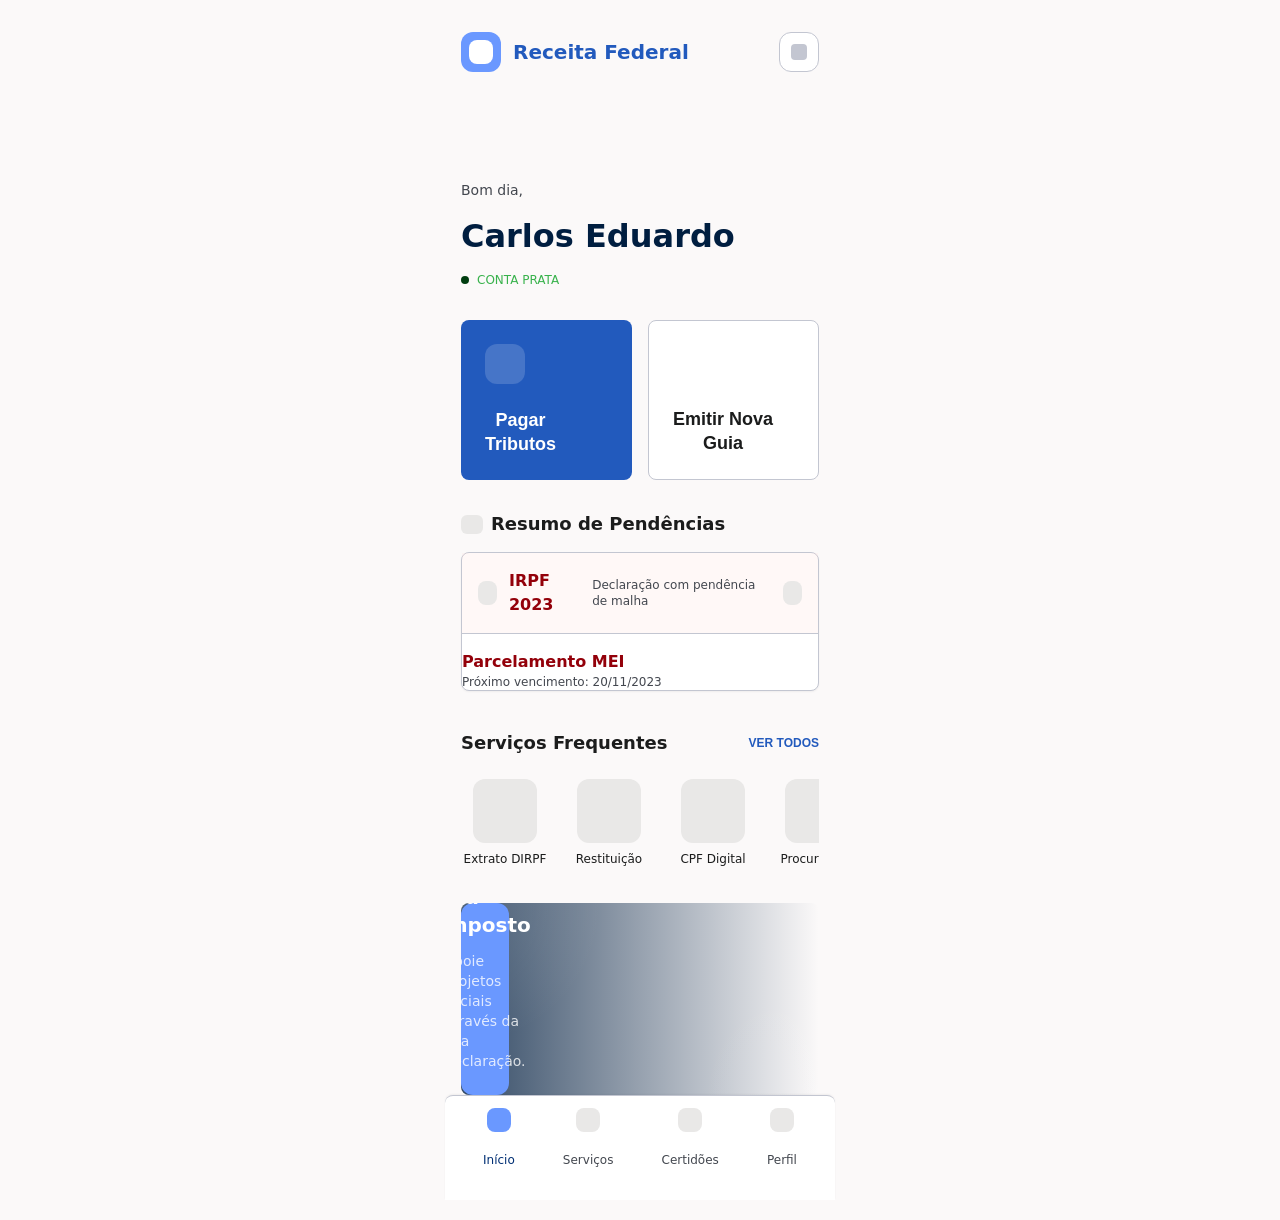
==== IHC/index.html @ 6d4f4537 "Add IHC mobile UI prototype (HTML/CSS) Add initial IHC UI prototype for a Receita Federal mobile lay" ====
<!DOCTYPE html>
<html lang="pt-BR">
  <head>
    <meta charset="UTF-8" />
    <meta name="viewport" content="width=device-width, initial-scale=1.0" />
    <title>Receita Federal</title>
    <link rel="stylesheet" href="style.css" />
  </head>
  <body>
    <div class="app-shell">
      <div class="frame root" data-name="Início - Receita Federal - iPhone 16 & 17 Pro Max - iPhone 16 & 17 Pro Max - iPhone 16 & 17 Pro Max - iPhone 17">
        <div class="group group-27" data-name="Group 27">
          <div class="group group-26" data-name="Group 26">
            <div class="group group-25" data-name="Group 25">
              <div class="group group-23" data-name="Group 23">
                <header class="frame header-topappbar" data-name="Header - TopAppBar">
                  <div class="frame container" data-name="Container">
                    <div class="frame background" data-name="Background">
                      <div class="frame perfil" data-name="Perfil"></div>
                    </div>
                    <div class="frame heading-1" data-name="Heading 1">
                      <p class="text" data-name="Text">Receita Federal</p>
                    </div>
                  </div>
                  <button class="frame button icon-button" type="button" data-name="Button" aria-label="Ações">
                    <span class="icon" aria-hidden="true"></span>
                  </button>
                </header>
                <div class="group group-22" data-name="Group 22">
                  <main class="frame main" data-name="Main">
                    <section class="frame welcome-section" data-name="Welcome Section">
                      <div class="frame container" data-name="Container">
                        <p class="text greeting" data-name="Bom dia,">Bom dia,</p>
                      </div>
                      <div class="frame heading-2" data-name="Heading 2">
                        <p class="text name" data-name="Carlos Eduardo">Carlos Eduardo</p>
                      </div>
                      <div class="frame container account-pill-container" data-name="Container">
                        <div class="rectangle account-pill" data-name="Background"></div>
                        <div class="frame container" data-name="Container">
                          <p class="text account-label" data-name="Text">CONTA PRATA</p>
                        </div>
                      </div>
                    </section>
                    <section class="frame quick-actions" data-name="Section - Quick Actions Bento Grid">
                      <button class="frame button action-button primary" type="button" data-name="Button">
                        <span class="image-svg" data-name="Container"></span>
                        <div class="frame container" data-name="Container">
                          <p class="text" data-name="Text">Pagar<br />Tributos</p>
                        </div>
                      </button>
                      <button class="frame button action-button secondary" type="button" data-name="Button">
                        <span class="image-svg" data-name="Container"></span>
                        <div class="frame container" data-name="Container">
                          <p class="text" data-name="Text">Emitir Nova<br />Guia</p>
                        </div>
                      </button>
                    </section>
                    <section class="frame alert-card-section" data-name="Section - Pendências / Alert Card">
                      <div class="frame heading-3" data-name="Heading 3">
                        <span class="image-svg" data-name="Container"></span>
                        <p class="text section-title" data-name="Text">Resumo de Pendências</p>
                      </div>
                      <div class="frame card background-border-shadow" data-name="Background+Border+Shadow">
                        <div class="frame overlay-horizontal-border" data-name="Overlay+HorizontalBorder">
                          <div class="frame container" data-name="Container">
                            <span class="image-svg" data-name="Container"></span>
                            <div class="frame container" data-name="Container">
                              <div class="frame container" data-name="Container">
                                <p class="text card-title" data-name="Text">IRPF 2023</p>
                              </div>
                              <div class="frame container" data-name="Container">
                                <p class="text card-description" data-name="Text">Declaração com pendência de malha</p>
                              </div>
                            </div>
                          </div>
                          <span class="image-svg" data-name="Container"></span>
                        </div>
                        <div class="frame container" data-name="Container">
                          <div class="frame container" data-name="Container">
                            <span class="image-svg" data-name="Container"></span>
                            <div class="frame container" data-name="Container">
                              <div class="frame container" data-name="Container">
                                <p class="text card-title" data-name="Text">Parcelamento MEI</p>
                              </div>
                              <div class="frame container" data-name="Container">
                                <p class="text card-description" data-name="Text">Próximo vencimento: 20/11/2023</p>
                              </div>
                            </div>
                          </div>
                          <span class="image-svg" data-name="Container"></span>
                        </div>
                      </div>
                    </section>
                    <section class="frame recent-services" data-name="Section - Recent Services Horizontal Scroll">
                      <div class="frame container" data-name="Container">
                        <div class="frame heading-3" data-name="Heading 3">
                          <p class="text section-title" data-name="Text">Serviços Frequentes</p>
                        </div>
                        <button class="frame button view-all" type="button" data-name="Button">
                          <p class="text" data-name="Text">VER TODOS</p>
                        </button>
                      </div>
                      <div class="frame container scroll-row" data-name="Container">
                        <div class="frame service-card" data-name="Container">
                          <span class="image-svg background" data-name="Background"></span>
                          <p class="text service-text" data-name="Text">Extrato DIRPF</p>
                        </div>
                        <div class="frame service-card" data-name="Container">
                          <span class="image-svg background" data-name="Background"></span>
                          <p class="text service-text" data-name="Text">Restituição</p>
                        </div>
                        <div class="frame service-card" data-name="Container">
                          <span class="image-svg background" data-name="Background"></span>
                          <p class="text service-text" data-name="Text">CPF Digital</p>
                        </div>
                        <div class="frame service-card" data-name="Container">
                          <span class="image-svg background" data-name="Background"></span>
                          <p class="text service-text" data-name="Text">Procurações</p>
                        </div>
                      </div>
                    </section>
                    <section class="frame informative-banner" data-name="Section - Informative Banner">
                      <div class="frame image-overlay" data-name="[base64]"></div>
                      <div class="frame background banner-background" data-name="Background">
                        <div class="frame heading-4-margin" data-name="Heading 4:margin">
                          <div class="frame heading-4" data-name="Heading 4">
                            <p class="text banner-title" data-name="Destine seu Imposto">Destine seu Imposto</p>
                          </div>
                        </div>
                        <div class="frame container" data-name="Container">
                          <p class="text banner-copy" data-name="Text">Apoie projetos sociais através da sua declaração.</p>
                        </div>
                      </div>
                    </section>
                  </main>
                  <nav class="frame bottom-nav-bar" data-name="BottomNavBar">
                    <a class="frame link active" data-name="Link">
                      <span class="image-svg" data-name="Container"></span>
                      <p class="text" data-name="Text">Início</p>
                    </a>
                    <a class="frame link" data-name="Link">
                      <span class="image-svg" data-name="Container"></span>
                      <p class="text" data-name="Text">Serviços</p>
                    </a>
                    <a class="frame link" data-name="Link">
                      <span class="image-svg" data-name="Container"></span>
                      <p class="text" data-name="Text">Certidões</p>
                    </a>
                    <a class="frame link" data-name="Link">
                      <span class="image-svg" data-name="Container"></span>
                      <p class="text" data-name="Text">Perfil</p>
                    </a>
                  </nav>
                </div>
              </div>
            </div>
          </div>
        </div>
      </div>
    </div>
  </body>
</html>
---- IHC/style.css ----
* {
  box-sizing: border-box;
}

html,
body {
  margin: 0;
  min-height: 100%;
}

body {
  background: #FBF9F9;
  font-family: Inter, system-ui, -apple-system, BlinkMacSystemFont, "Segoe UI", sans-serif;
  color: #001E40;
  display: flex;
  justify-content: center;
  align-items: center;
  padding: 20px;
}

.app-shell {
  width: 390px;
}

.frame.root {
  width: 390px;
  background: #FBF9F9;
}

.header-topappbar {
  display: flex;
  justify-content: space-between;
  align-items: center;
  padding: 0 16px;
  height: 64px;
}

.header-topappbar .container {
  display: flex;
  align-items: center;
  gap: 12px;
}

.background {
  display: flex;
  align-items: center;
  justify-content: center;
  width: 40px;
  height: 40px;
  border-radius: 12px;
  background: #6A98FF;
}

.perfil {
  width: 24px;
  height: 24px;
  border-radius: 8px;
  background: #ffffff;
}

.heading-1 .text {
  margin: 0;
  font-weight: 700;
  font-size: 20px;
  line-height: 28px;
  color: #225ABD;
}

.icon-button {
  width: 40px;
  height: 40px;
  border: 1px solid #C3C6D1;
  border-radius: 12px;
  background: white;
  display: grid;
  place-items: center;
  padding: 0;
}

.icon {
  display: block;
  width: 16px;
  height: 16px;
  border-radius: 4px;
  background: #C3C6D1;
}

.main {
  display: flex;
  flex-direction: column;
  gap: 32px;
  padding: 96px 16px 0;
}

.welcome-section {
  display: flex;
  flex-direction: column;
  gap: 16px;
}

.greeting {
  margin: 0;
  font-weight: 400;
  font-size: 14px;
  line-height: 20px;
  color: #43474F;
}

.name {
  margin: 0;
  font-weight: 700;
  font-size: 32px;
  line-height: 40px;
  letter-spacing: -1.9999999552965164%;
  color: #001E40;
}

.account-pill-container {
  display: inline-flex;
  align-items: center;
  gap: 8px;
}

.account-pill {
  width: 8px;
  height: 8px;
  border-radius: 50%;
  background: #003D0F;
}

.account-label {
  margin: 0;
  font-weight: 500;
  font-size: 12px;
  line-height: 16px;
  letter-spacing: 5%;
  text-transform: uppercase;
  color: #38B24C;
}

.quick-actions {
  display: grid;
  grid-template-columns: repeat(2, 1fr);
  gap: 16px;
}

.action-button {
  display: flex;
  flex-direction: column;
  justify-content: space-between;
  align-items: flex-start;
  width: 100%;
  min-height: 160px;
  border-radius: 8px;
  padding: 24px;
  border: none;
  cursor: pointer;
}

.action-button.primary {
  background: #225ABD;
  color: white;
}

.action-button.secondary {
  background: white;
  color: #1B1C1C;
  border: 1px solid #C3C6D1;
}

.action-button .image-svg {
  width: 40px;
  height: 40px;
  border-radius: 12px;
  background: rgba(255, 255, 255, 0.16);
}

.action-button .text {
  margin: 0;
  font-weight: 600;
  font-size: 18px;
  line-height: 24px;
}

.alert-card-section {
  display: flex;
  flex-direction: column;
  gap: 16px;
}

.heading-3 {
  display: flex;
  align-items: center;
  gap: 8px;
}

.heading-3 .image-svg {
  width: 22px;
  height: 19px;
  background: #E9E8E7;
  border-radius: 6px;
}

.section-title {
  margin: 0;
  font-weight: 600;
  font-size: 18px;
  line-height: 24px;
  color: #1B1C1C;
}

.card {
  background: white;
  border: 1px solid #C3C6D1;
  border-radius: 8px;
  box-shadow: 0px 1px 2px rgba(0, 0, 0, 0.05);
  display: flex;
  flex-direction: column;
  gap: 16px;
}

.overlay-horizontal-border {
  display: flex;
  justify-content: space-between;
  align-items: center;
  padding: 16px;
  gap: 16px;
  background: rgba(255, 218, 214, 0.2);
  border-bottom: 1px solid #C3C6D1;
}

.overlay-horizontal-border .container {
  display: flex;
  align-items: center;
  gap: 12px;
}

.card-title {
  margin: 0;
  font-weight: 600;
  font-size: 16px;
  line-height: 24px;
  color: #93000A;
}

.card-description {
  margin: 0;
  font-weight: 500;
  font-size: 12px;
  line-height: 16px;
  letter-spacing: 5%;
  color: #43474F;
}

.card .image-svg {
  width: 24px;
  height: 24px;
  border-radius: 8px;
  background: #E9E8E7;
}

.recent-services {
  display: flex;
  flex-direction: column;
  gap: 16px;
}

.recent-services .container {
  display: flex;
  justify-content: space-between;
  align-items: center;
}

.view-all {
  background: transparent;
  border: none;
  padding: 0;
  color: #225ABD;
  font-weight: 700;
  font-size: 12px;
  line-height: 16px;
  letter-spacing: 5%;
  text-transform: uppercase;
  cursor: pointer;
}

.scroll-row {
  display: grid;
  grid-template-columns: repeat(4, minmax(0, 88px));
  gap: 16px;
  overflow-x: auto;
  padding-bottom: 4px;
}

.service-card {
  min-width: 88px;
  display: flex;
  flex-direction: column;
  align-items: center;
  gap: 8px;
}

.service-card .background {
  width: 64px;
  height: 64px;
  border-radius: 12px;
  background: #E9E8E7;
}

.service-text {
  margin: 0;
  font-weight: 500;
  font-size: 12px;
  line-height: 16px;
  letter-spacing: 5%;
  text-align: center;
  color: #1B1C1C;
}

.informative-banner {
  position: relative;
  overflow: hidden;
  border-radius: 8px;
  height: 192px;
  background: linear-gradient(90deg, rgba(0, 30, 64, 0.8) 0%, rgba(0, 30, 64, 0) 100%);
}

.informative-banner .image-overlay {
  position: absolute;
  inset: 0;
  background: radial-gradient(circle at top left, rgba(255, 255, 255, 0.12), transparent 35%),
    radial-gradient(circle at bottom right, rgba(255, 255, 255, 0.08), transparent 30%);
}

.banner-background {
  position: relative;
  z-index: 1;
  display: flex;
  flex-direction: column;
  justify-content: flex-end;
  gap: 12px;
  padding: 24px;
  height: 100%;
}

.banner-title {
  margin: 0;
  font-weight: 600;
  font-size: 20px;
  line-height: 28px;
  color: #FFFFFF;
}

.banner-copy {
  margin: 0;
  font-weight: 400;
  font-size: 14px;
  line-height: 20px;
  color: rgba(255, 255, 255, 0.8);
}

.bottom-nav-bar {
  display: flex;
  justify-content: space-between;
  align-items: center;
  gap: 11.4px;
  padding: 8px 22px 16px;
  background: #FFFFFF;
  border-top: 1px solid #C3C6D1;
  box-shadow: 0px -1px 2px rgba(0, 0, 0, 0.05);
  border-radius: 8px 8px 0 0;
}

.link {
  display: flex;
  flex-direction: column;
  align-items: center;
  gap: 8px;
  padding: 4px 16px;
  text-decoration: none;
  color: #43474F;
  font-weight: 500;
  font-size: 12px;
  line-height: 16px;
}

.link.active {
  color: #002F74;
}

.link .image-svg {
  width: 24px;
  height: 24px;
  border-radius: 8px;
  background: #E9E8E7;
}

.link.active .image-svg {
  background: #6A98FF;
}
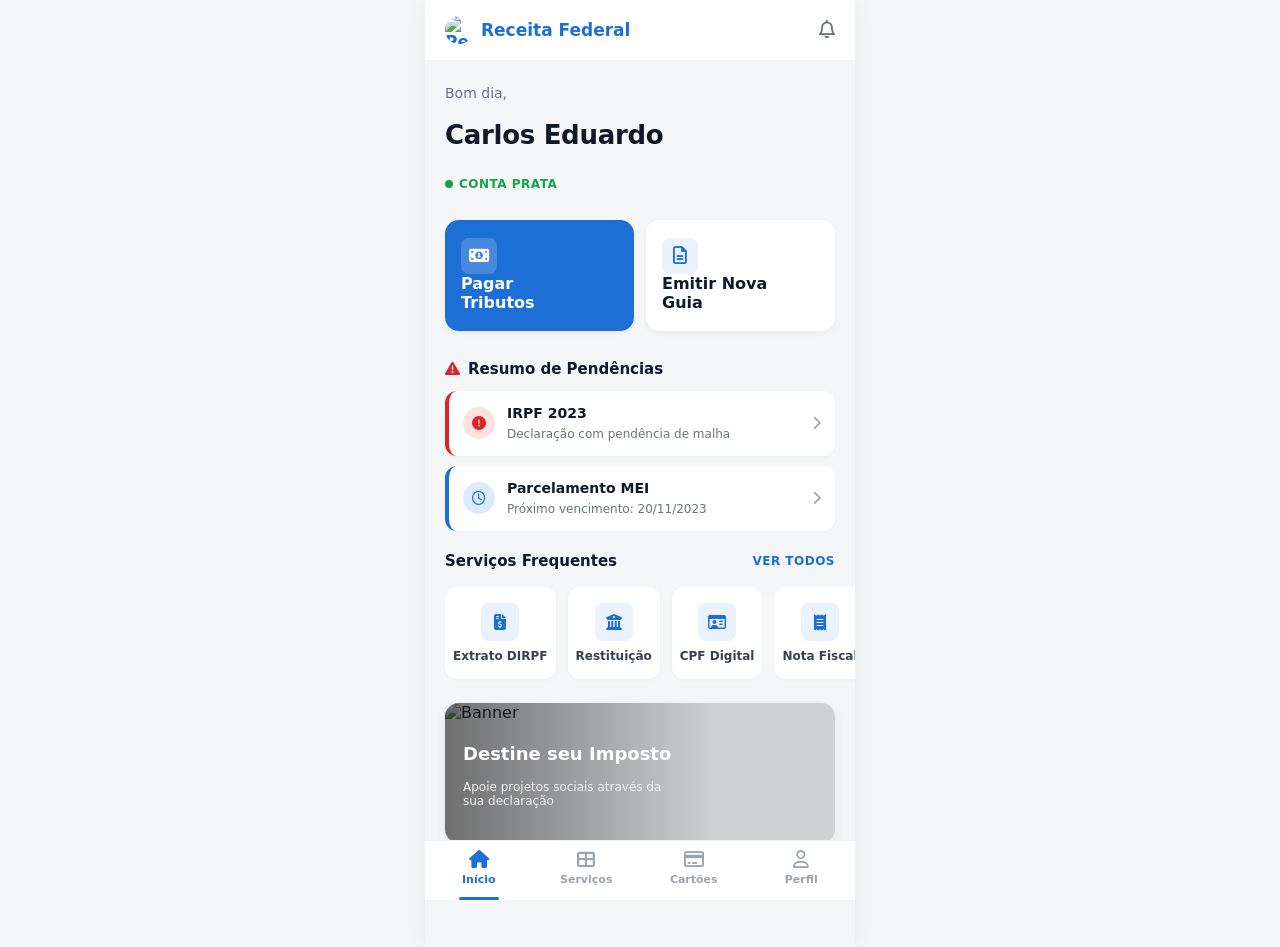
==== commit d82b20c2: "Add emission/payment pages, JS & styles Add new IHC pages and UI behavior for the emission/payment f" ====
--- a/IHC/index.html
+++ b/IHC/index.html
@@ -1,163 +1,107 @@
 <!DOCTYPE html>
 <html lang="pt-BR">
-  <head>
-    <meta charset="UTF-8" />
-    <meta name="viewport" content="width=device-width, initial-scale=1.0" />
-    <title>Receita Federal</title>
-    <link rel="stylesheet" href="style.css" />
-  </head>
-  <body>
-    <div class="app-shell">
-      <div class="frame root" data-name="Início - Receita Federal - iPhone 16 & 17 Pro Max - iPhone 16 & 17 Pro Max - iPhone 16 & 17 Pro Max - iPhone 17">
-        <div class="group group-27" data-name="Group 27">
-          <div class="group group-26" data-name="Group 26">
-            <div class="group group-25" data-name="Group 25">
-              <div class="group group-23" data-name="Group 23">
-                <header class="frame header-topappbar" data-name="Header - TopAppBar">
-                  <div class="frame container" data-name="Container">
-                    <div class="frame background" data-name="Background">
-                      <div class="frame perfil" data-name="Perfil"></div>
-                    </div>
-                    <div class="frame heading-1" data-name="Heading 1">
-                      <p class="text" data-name="Text">Receita Federal</p>
-                    </div>
-                  </div>
-                  <button class="frame button icon-button" type="button" data-name="Button" aria-label="Ações">
-                    <span class="icon" aria-hidden="true"></span>
-                  </button>
-                </header>
-                <div class="group group-22" data-name="Group 22">
-                  <main class="frame main" data-name="Main">
-                    <section class="frame welcome-section" data-name="Welcome Section">
-                      <div class="frame container" data-name="Container">
-                        <p class="text greeting" data-name="Bom dia,">Bom dia,</p>
-                      </div>
-                      <div class="frame heading-2" data-name="Heading 2">
-                        <p class="text name" data-name="Carlos Eduardo">Carlos Eduardo</p>
-                      </div>
-                      <div class="frame container account-pill-container" data-name="Container">
-                        <div class="rectangle account-pill" data-name="Background"></div>
-                        <div class="frame container" data-name="Container">
-                          <p class="text account-label" data-name="Text">CONTA PRATA</p>
-                        </div>
-                      </div>
-                    </section>
-                    <section class="frame quick-actions" data-name="Section - Quick Actions Bento Grid">
-                      <button class="frame button action-button primary" type="button" data-name="Button">
-                        <span class="image-svg" data-name="Container"></span>
-                        <div class="frame container" data-name="Container">
-                          <p class="text" data-name="Text">Pagar<br />Tributos</p>
-                        </div>
-                      </button>
-                      <button class="frame button action-button secondary" type="button" data-name="Button">
-                        <span class="image-svg" data-name="Container"></span>
-                        <div class="frame container" data-name="Container">
-                          <p class="text" data-name="Text">Emitir Nova<br />Guia</p>
-                        </div>
-                      </button>
-                    </section>
-                    <section class="frame alert-card-section" data-name="Section - Pendências / Alert Card">
-                      <div class="frame heading-3" data-name="Heading 3">
-                        <span class="image-svg" data-name="Container"></span>
-                        <p class="text section-title" data-name="Text">Resumo de Pendências</p>
-                      </div>
-                      <div class="frame card background-border-shadow" data-name="Background+Border+Shadow">
-                        <div class="frame overlay-horizontal-border" data-name="Overlay+HorizontalBorder">
-                          <div class="frame container" data-name="Container">
-                            <span class="image-svg" data-name="Container"></span>
-                            <div class="frame container" data-name="Container">
-                              <div class="frame container" data-name="Container">
-                                <p class="text card-title" data-name="Text">IRPF 2023</p>
-                              </div>
-                              <div class="frame container" data-name="Container">
-                                <p class="text card-description" data-name="Text">Declaração com pendência de malha</p>
-                              </div>
-                            </div>
-                          </div>
-                          <span class="image-svg" data-name="Container"></span>
-                        </div>
-                        <div class="frame container" data-name="Container">
-                          <div class="frame container" data-name="Container">
-                            <span class="image-svg" data-name="Container"></span>
-                            <div class="frame container" data-name="Container">
-                              <div class="frame container" data-name="Container">
-                                <p class="text card-title" data-name="Text">Parcelamento MEI</p>
-                              </div>
-                              <div class="frame container" data-name="Container">
-                                <p class="text card-description" data-name="Text">Próximo vencimento: 20/11/2023</p>
-                              </div>
-                            </div>
-                          </div>
-                          <span class="image-svg" data-name="Container"></span>
-                        </div>
-                      </div>
-                    </section>
-                    <section class="frame recent-services" data-name="Section - Recent Services Horizontal Scroll">
-                      <div class="frame container" data-name="Container">
-                        <div class="frame heading-3" data-name="Heading 3">
-                          <p class="text section-title" data-name="Text">Serviços Frequentes</p>
-                        </div>
-                        <button class="frame button view-all" type="button" data-name="Button">
-                          <p class="text" data-name="Text">VER TODOS</p>
-                        </button>
-                      </div>
-                      <div class="frame container scroll-row" data-name="Container">
-                        <div class="frame service-card" data-name="Container">
-                          <span class="image-svg background" data-name="Background"></span>
-                          <p class="text service-text" data-name="Text">Extrato DIRPF</p>
-                        </div>
-                        <div class="frame service-card" data-name="Container">
-                          <span class="image-svg background" data-name="Background"></span>
-                          <p class="text service-text" data-name="Text">Restituição</p>
-                        </div>
-                        <div class="frame service-card" data-name="Container">
-                          <span class="image-svg background" data-name="Background"></span>
-                          <p class="text service-text" data-name="Text">CPF Digital</p>
-                        </div>
-                        <div class="frame service-card" data-name="Container">
-                          <span class="image-svg background" data-name="Background"></span>
-                          <p class="text service-text" data-name="Text">Procurações</p>
-                        </div>
-                      </div>
-                    </section>
-                    <section class="frame informative-banner" data-name="Section - Informative Banner">
-                      <div class="frame image-overlay" data-name="[base64]"></div>
-                      <div class="frame background banner-background" data-name="Background">
-                        <div class="frame heading-4-margin" data-name="Heading 4:margin">
-                          <div class="frame heading-4" data-name="Heading 4">
-                            <p class="text banner-title" data-name="Destine seu Imposto">Destine seu Imposto</p>
-                          </div>
-                        </div>
-                        <div class="frame container" data-name="Container">
-                          <p class="text banner-copy" data-name="Text">Apoie projetos sociais através da sua declaração.</p>
-                        </div>
-                      </div>
-                    </section>
-                  </main>
-                  <nav class="frame bottom-nav-bar" data-name="BottomNavBar">
-                    <a class="frame link active" data-name="Link">
-                      <span class="image-svg" data-name="Container"></span>
-                      <p class="text" data-name="Text">Início</p>
-                    </a>
-                    <a class="frame link" data-name="Link">
-                      <span class="image-svg" data-name="Container"></span>
-                      <p class="text" data-name="Text">Serviços</p>
-                    </a>
-                    <a class="frame link" data-name="Link">
-                      <span class="image-svg" data-name="Container"></span>
-                      <p class="text" data-name="Text">Certidões</p>
-                    </a>
-                    <a class="frame link" data-name="Link">
-                      <span class="image-svg" data-name="Container"></span>
-                      <p class="text" data-name="Text">Perfil</p>
-                    </a>
-                  </nav>
-                </div>
-              </div>
-            </div>
-          </div>
-        </div>
+<head>
+<meta charset="UTF-8" />
+<meta name="viewport" content="width=device-width, initial-scale=1, maximum-scale=1" />
+<title>Receita Federal</title>
+<link rel="stylesheet" href="https://cdnjs.cloudflare.com/ajax/libs/font-awesome/6.5.1/css/all.min.css" />
+<link rel="stylesheet" href="style.css" />
+</head>
+<body class="page-index">
+  <header class="header">
+    <div class="brand">
+      <img class="avatar" src="https://i.pravatar.cc/80?img=12" alt="Perfil" />
+      <span>Receita Federal</span>
+    </div>
+    <i class="fa-regular fa-bell bell"></i>
+  </header>
+  <section class="greeting">
+    <div class="hi">Bom dia,</div>
+    <h1>Carlos Eduardo</h1>
+    <div class="badge">CONTA PRATA</div>
+  </section>
+  <section class="quick">
+    <div class="qcard primary">
+      <div class="ico"><i class="fa-solid fa-money-bill-1"></i></div>
+      <div class="title">Pagar<br/>Tributos</div>
+    </div>
+    <a href="emissao.html" class="qcard light">
+      <div class="ico"><i class="fa-regular fa-file-lines"></i></div>
+      <div class="title">Emitir Nova<br/>Guia</div>
+    </a>
+  </section>
+  <div class="section-title">
+    <i class="fa-solid fa-triangle-exclamation warn"></i>
+    Resumo de Pendências
+  </div>
+  <div class="pend">
+    <div class="pend-item danger">
+      <div class="pico"><i class="fa-solid fa-circle-exclamation"></i></div>
+      <div class="body">
+        <strong>IRPF 2023</strong>
+        <span>Declaração com pendência de malha</span>
       </div>
+      <i class="fa-solid fa-chevron-right chev"></i>
     </div>
-  </body>
-</html>
+    <div class="pend-item info">
+      <div class="pico"><i class="fa-regular fa-clock"></i></div>
+      <div class="body">
+        <strong>Parcelamento MEI</strong>
+        <span>Próximo vencimento: 20/11/2023</span>
+      </div>
+      <i class="fa-solid fa-chevron-right chev"></i>
+    </div>
+  </div>
+  <div class="section-title row">
+    <span>Serviços Frequentes</span>
+    <span class="see-all">VER TODOS</span>
+  </div>
+  <div class="services">
+    <div class="service">
+      <div class="sico"><i class="fa-solid fa-file-invoice-dollar"></i></div>
+      <div class="slabel">Extrato DIRPF</div>
+    </div>
+    <div class="service">
+      <div class="sico"><i class="fa-solid fa-building-columns"></i></div>
+      <div class="slabel">Restituição</div>
+    </div>
+    <div class="service">
+      <div class="sico"><i class="fa-regular fa-id-card"></i></div>
+      <div class="slabel">CPF Digital</div>
+    </div>
+    <div class="service">
+      <div class="sico"><i class="fa-solid fa-receipt"></i></div>
+      <div class="slabel">Nota Fiscal</div>
+    </div>
+    <div class="service">
+      <div class="sico"><i class="fa-solid fa-handshake"></i></div>
+      <div class="slabel">Parcelamentos</div>
+    </div>
+  </div>
+  <div class="banner">
+    <img src="https://images.unsplash.com/photo-1498050108023-c5249f4df085?w=800" alt="Banner" />
+    <div class="overlay">
+      <h3>Destine seu Imposto</h3>
+      <p>Apoie projetos sociais através da sua declaração</p>
+    </div>
+  </div>
+  <nav class="tabbar">
+    <div class="tab active">
+      <i class="fa-solid fa-house"></i>
+      <span>Início</span>
+    </div>
+    <div class="tab">
+      <i class="fa-solid fa-th-large"></i>
+      <span>Serviços</span>
+    </div>
+    <div class="tab">
+      <i class="fa-regular fa-credit-card"></i>
+      <span>Cartões</span>
+    </div>
+    <div class="tab">
+      <i class="fa-regular fa-user"></i>
+      <span>Perfil</span>
+    </div>
+  </nav>
+</body>
+</html>
--- a/IHC/style.css
+++ b/IHC/style.css
@@ -15,16 +15,384 @@
   display: flex;
   justify-content: center;
   align-items: center;
-  padding: 20px;
+  padding: 20px 20px 120px;
+  overflow-x: hidden;
+}
+
+.page-index {
+  width: 100%;
+  min-height: 100vh;
+  background: #f5f6f8;
+  color: #1f2937;
+  padding: 0 0 80px;
+  display: block;
+  justify-content: unset;
+  align-items: unset;
+}
+
+.page-index .header {
+  display: flex;
+  align-items: center;
+  justify-content: space-between;
+  padding: 16px 20px;
+  background: #fff;
+  border-bottom: 1px solid #eef0f3;
+}
+
+.page-index .brand {
+  display: flex;
+  align-items: center;
+  gap: 8px;
+  color: #1d6fd6;
+  font-weight: 700;
+  font-size: 17px;
+}
+
+.page-index .brand .avatar {
+  width: 28px;
+  height: 28px;
+  border-radius: 50%;
+  object-fit: cover;
+}
+
+.page-index .bell {
+  color: #6b7280;
+  font-size: 18px;
+}
+
+.page-index .greeting {
+  padding: 22px 20px 10px;
+}
+
+.page-index .greeting .hi {
+  color: #6b7280;
+  font-size: 14px;
+  margin-bottom: 4px;
+}
+
+.page-index .greeting h1 {
+  font-size: 26px;
+  font-weight: 800;
+  color: #111827;
+  letter-spacing: -0.3px;
+}
+
+.page-index .badge {
+  display: inline-flex;
+  align-items: center;
+  gap: 6px;
+  margin-top: 8px;
+  color: #16a34a;
+  font-size: 12px;
+  font-weight: 700;
+  letter-spacing: 0.5px;
+}
+
+.page-index .badge::before {
+  content: "";
+  width: 8px;
+  height: 8px;
+  border-radius: 50%;
+  background: #16a34a;
+}
+
+.page-index .quick {
+  display: grid;
+  grid-template-columns: 1fr 1fr;
+  gap: 12px;
+  padding: 16px 20px 8px;
+}
+
+.page-index .qcard {
+  border-radius: 14px;
+  padding: 18px 16px;
+  min-height: 110px;
+  display: flex;
+  flex-direction: column;
+  justify-content: space-between;
+  box-shadow: 0 2px 6px rgba(16, 24, 40, 0.05);
+  cursor: pointer;
+  text-decoration: none;
+}
+
+.page-index .qcard .ico {
+  width: 36px;
+  height: 36px;
+  border-radius: 8px;
+  display: flex;
+  align-items: center;
+  justify-content: center;
+  font-size: 18px;
+}
+
+.page-index .qcard.primary {
+  background: #1d6fd6;
+  color: #fff;
+}
+
+.page-index .qcard.primary .ico {
+  background: rgba(255, 255, 255, 0.18);
+  color: #fff;
+}
+
+.page-index .qcard.light {
+  background: #fff;
+  color: #111827;
+}
+
+.page-index .qcard.light .ico {
+  background: #eaf2fd;
+  color: #1d6fd6;
+}
+
+.page-index .qcard .title {
+  font-weight: 700;
+  font-size: 16px;
+  line-height: 1.2;
+}
+
+.page-index .section-title {
+  display: flex;
+  align-items: center;
+  gap: 8px;
+  padding: 18px 20px 10px;
+  font-size: 15px;
+  font-weight: 700;
+  color: #111827;
+}
+
+.page-index .section-title .warn {
+  color: #dc2626;
+}
+
+.page-index .section-title.row {
+  justify-content: space-between;
+}
+
+.page-index .section-title .see-all {
+  font-size: 12px;
+  font-weight: 700;
+  color: #1d6fd6;
+  letter-spacing: 0.5px;
+}
+
+.page-index .pend {
+  display: flex;
+  flex-direction: column;
+  gap: 10px;
+  padding: 0 20px;
+}
+
+.page-index .pend-item {
+  background: #fff;
+  border-radius: 12px;
+  padding: 14px 14px;
+  display: flex;
+  align-items: center;
+  gap: 12px;
+  box-shadow: 0 1px 3px rgba(16, 24, 40, 0.04);
+  border-left: 4px solid transparent;
+}
+
+.page-index .pend-item.danger {
+  border-left-color: #dc2626;
+}
+
+.page-index .pend-item.info {
+  border-left-color: #1d6fd6;
+}
+
+.page-index .pend-item .pico {
+  width: 32px;
+  height: 32px;
+  border-radius: 50%;
+  display: flex;
+  align-items: center;
+  justify-content: center;
+  font-size: 14px;
+  flex-shrink: 0;
+}
+
+.page-index .pend-item.danger .pico {
+  background: #fee2e2;
+  color: #dc2626;
+}
+
+.page-index .pend-item.info .pico {
+  background: #dbeafe;
+  color: #1d6fd6;
+}
+
+.page-index .pend-item .body {
+  flex: 1;
+  min-width: 0;
+}
+
+.page-index .pend-item .body strong {
+  display: block;
+  font-size: 14px;
+  color: #111827;
+  margin-bottom: 2px;
+}
+
+.page-index .pend-item .body span {
+  font-size: 12px;
+  color: #6b7280;
+}
+
+.page-index .pend-item .chev {
+  color: #9ca3af;
+  font-size: 14px;
+}
+
+.page-index .services {
+  display: flex;
+  gap: 12px;
+  overflow-x: auto;
+  padding: 4px 20px 8px;
+  scrollbar-width: none;
+}
+
+.page-index .services::-webkit-scrollbar {
+  display: none;
+}
+
+.page-index .service {
+  flex: 0 0 90px;
+  background: #fff;
+  border-radius: 12px;
+  padding: 16px 8px;
+  text-align: center;
+  box-shadow: 0 1px 3px rgba(16, 24, 40, 0.04);
+  cursor: pointer;
+}
+
+.page-index .service .sico {
+  width: 38px;
+  height: 38px;
+  margin: 0 auto 8px;
+  background: #eaf2fd;
+  color: #1d6fd6;
+  border-radius: 8px;
+  display: flex;
+  align-items: center;
+  justify-content: center;
+  font-size: 16px;
+}
+
+.page-index .service .slabel {
+  font-size: 12px;
+  color: #374151;
+  font-weight: 600;
+  white-space: nowrap;
+  overflow: hidden;
+  text-overflow: ellipsis;
+}
+
+.page-index .banner {
+  margin: 16px 20px 24px;
+  border-radius: 14px;
+  overflow: hidden;
+  position: relative;
+  height: 140px;
+  box-shadow: 0 4px 12px rgba(16, 24, 40, 0.08);
+}
+
+.page-index .banner img {
+  width: 100%;
+  height: 100%;
+  object-fit: cover;
+  display: block;
+}
+
+.page-index .banner .overlay {
+  position: absolute;
+  inset: 0;
+  background: linear-gradient(90deg, rgba(0, 0, 0, 0.55) 0%, rgba(0, 0, 0, 0.15) 70%);
+  padding: 18px;
+  display: flex;
+  flex-direction: column;
+  justify-content: center;
+  color: #fff;
+}
+
+.page-index .banner h3 {
+  font-size: 18px;
+  font-weight: 800;
+  margin-bottom: 4px;
+}
+
+.page-index .banner p {
+  font-size: 12px;
+  opacity: 0.9;
+  max-width: 60%;
+}
+
+.page-index .tabbar {
+  position: fixed;
+  left: 0;
+  right: 0;
+  bottom: 0;
+  background: #fff;
+  border-top: 1px solid #eef0f3;
+  display: flex;
+  justify-content: space-around;
+  padding: 10px 0 14px;
+  z-index: 50;
+}
+
+.page-index .tab {
+  flex: 1;
+  display: flex;
+  flex-direction: column;
+  align-items: center;
+  gap: 4px;
+  color: #9ca3af;
+  font-size: 11px;
+  font-weight: 600;
+  cursor: pointer;
+  position: relative;
+}
+
+.page-index .tab i {
+  font-size: 18px;
+}
+
+.page-index .tab.active {
+  color: #1d6fd6;
+}
+
+.page-index .tab.active::after {
+  content: "";
+  position: absolute;
+  bottom: -14px;
+  width: 40px;
+  height: 3px;
+  background: #1d6fd6;
+  border-radius: 2px;
+}
+
+@media (min-width: 520px) {
+  .page-index {
+    max-width: 430px;
+    margin: 0 auto;
+    box-shadow: 0 0 20px rgba(0, 0, 0, 0.06);
+  }
+
+  .page-index .tabbar {
+    max-width: 430px;
+    margin: 0 auto;
+  }
 }
 
 .app-shell {
-  width: 390px;
+  width: min(390px, 100%);
 }
 
 .frame.root {
-  width: 390px;
-  background: #FBF9F9;
+  width: 100%;
+  max-width: 390px;
+  padding-bottom: 170px;
 }
 
 .header-topappbar {
@@ -39,6 +407,11 @@
   display: flex;
   align-items: center;
   gap: 12px;
+}
+
+.header-topappbar .heading-1 {
+  flex: 1;
+  text-align: center;
 }
 
 .background {
@@ -75,21 +448,42 @@
   display: grid;
   place-items: center;
   padding: 0;
+  text-decoration: none;
+  color: inherit;
 }
 
 .icon {
-  display: block;
-  width: 16px;
-  height: 16px;
-  border-radius: 4px;
-  background: #C3C6D1;
+  display: inline-flex;
+  justify-content: center;
+  align-items: center;
+  width: 24px;
+  height: 24px;
+  border-radius: 8px;
+  background: #ffffff;
+  color: #225ABD;
+  font-size: 14px;
+}
+
+.image-svg {
+  display: flex;
+  align-items: center;
+  justify-content: center;
+  width: 40px;
+  height: 40px;
+  border-radius: 12px;
+  background: #E9E8E7;
+}
+
+.image-svg i,
+.icon i {
+  display: inline-flex;
 }
 
 .main {
   display: flex;
   flex-direction: column;
   gap: 32px;
-  padding: 96px 16px 0;
+  padding: 96px 16px 140px;
 }
 
 .welcome-section {
@@ -155,6 +549,8 @@
   padding: 24px;
   border: none;
   cursor: pointer;
+  text-decoration: none;
+  color: inherit;
 }
 
 .action-button.primary {
@@ -182,6 +578,268 @@
   line-height: 24px;
 }
 
+.payment-main {
+  display: flex;
+  flex-direction: column;
+  gap: 24px;
+}
+
+.urgent-card {
+  display: flex;
+  flex-direction: column;
+  gap: 16px;
+  width: 100%;
+  padding: 20px;
+  border-radius: 16px;
+  border: 1px solid #D6D6D6;
+  background: #FFFFFF;
+}
+
+.urgent-card-header {
+  display: flex;
+  justify-content: space-between;
+  align-items: center;
+  gap: 16px;
+}
+
+.status-tag.urgent {
+  display: inline-flex;
+  align-items: center;
+  justify-content: center;
+  padding: 6px 12px;
+  border-radius: 999px;
+  font-size: 12px;
+  font-weight: 700;
+  color: #E33030;
+  background: rgba(227, 48, 48, 0.12);
+  border: 1px solid rgba(227, 48, 48, 0.2);
+}
+
+.urgent-note {
+  margin: 0;
+  font-size: 12px;
+  font-weight: 700;
+  line-height: 16px;
+  color: #E33030;
+}
+
+.urgent-card-body {
+  display: flex;
+  flex-direction: column;
+  gap: 16px;
+}
+
+.urgent-card-body .guide-title {
+  margin: 0;
+  font-size: 20px;
+  line-height: 28px;
+  font-weight: 700;
+}
+
+.urgent-card-body .guide-description {
+  margin: 8px 0 0;
+  color: #43474F;
+  font-size: 14px;
+  line-height: 20px;
+}
+
+.urgent-action {
+  width: fit-content;
+  align-self: flex-start;
+}
+
+.highlight-card {
+  display: flex;
+  align-items: center;
+  justify-content: space-between;
+  gap: 16px;
+  padding: 20px;
+  border-radius: 16px;
+  background: #225ABD;
+  color: #FFFFFF;
+}
+
+.highlight-icon {
+  width: 48px;
+  height: 48px;
+  border-radius: 50%;
+  background: rgba(255, 255, 255, 0.18);
+  color: #FFFFFF;
+}
+
+.highlight-content {
+  flex: 1;
+  display: flex;
+  flex-direction: column;
+  gap: 6px;
+}
+
+.highlight-content .guide-title {
+  margin: 0;
+  color: #FFFFFF;
+}
+
+.highlight-content .guide-description {
+  margin: 0;
+  color: rgba(255, 255, 255, 0.9);
+}
+
+.highlight-link {
+  color: #FFFFFF;
+  font-weight: 700;
+  text-decoration: underline;
+}
+
+.guides-section {
+  display: flex;
+  flex-direction: column;
+  gap: 16px;
+}
+
+.section-heading {
+  display: flex;
+  justify-content: space-between;
+  align-items: center;
+}
+
+.guide-list {
+  display: flex;
+  flex-direction: column;
+  gap: 12px;
+}
+
+.guide-card {
+  display: flex;
+  align-items: center;
+  gap: 16px;
+  padding: 18px;
+  border: 1px solid #D6D6D6;
+  border-radius: 16px;
+  background: #FFFFFF;
+}
+
+.guide-icon {
+  width: 44px;
+  height: 44px;
+  border-radius: 14px;
+  background: #E9E8E7;
+  display: inline-flex;
+  justify-content: center;
+  align-items: center;
+  color: #225ABD;
+}
+
+.guide-content {
+  flex: 1;
+  display: flex;
+  flex-direction: column;
+  gap: 4px;
+}
+
+.guide-title {
+  margin: 0;
+  font-weight: 700;
+  font-size: 16px;
+  line-height: 24px;
+}
+
+.guide-subtitle {
+  margin: 0;
+  font-weight: 400;
+  font-size: 12px;
+  line-height: 16px;
+  color: #43474F;
+}
+
+.guide-meta {
+  display: flex;
+  align-items: center;
+  gap: 12px;
+  flex-wrap: wrap;
+}
+
+.guide-status {
+  display: inline-flex;
+  align-items: center;
+  justify-content: center;
+  padding: 6px 12px;
+  border-radius: 999px;
+  font-size: 12px;
+  font-weight: 700;
+}
+
+.guide-status.available {
+  color: #0F6B2B;
+  background: rgba(13, 99, 34, 0.12);
+}
+
+.guide-status.pending {
+  color: #43474F;
+  background: #F2F2F2;
+}
+
+.guide-action {
+  margin-left: auto;
+}
+
+.btn-outline {
+  display: inline-flex;
+  align-items: center;
+  justify-content: center;
+  padding: 10px 16px;
+  border-radius: 999px;
+  border: 1px solid #225ABD;
+  background: #FFFFFF;
+  color: #225ABD;
+  font-weight: 700;
+  font-size: 12px;
+  line-height: 16px;
+  text-decoration: none;
+}
+
+.btn-disabled {
+  display: inline-flex;
+  align-items: center;
+  justify-content: center;
+  padding: 10px 16px;
+  border-radius: 999px;
+  border: 1px solid #D1D5DB;
+  background: #F7F7F7;
+  color: #A8A8A8;
+  font-weight: 700;
+  font-size: 12px;
+  line-height: 16px;
+}
+
+.help-card {
+  display: flex;
+  align-items: flex-start;
+  gap: 16px;
+  padding: 18px;
+  border-radius: 16px;
+  background: #F4F5F7;
+}
+
+.help-card .image-svg {
+  width: 40px;
+  height: 40px;
+  border-radius: 12px;
+  background: #E9E8E7;
+  color: #225ABD;
+}
+
+.help-text {
+  display: flex;
+  flex-direction: column;
+  gap: 6px;
+}
+
+.help-text a {
+  color: #225ABD;
+  font-weight: 700;
+  text-decoration: none;
+}
+
 .alert-card-section {
   display: flex;
   flex-direction: column;
@@ -285,11 +943,19 @@
 }
 
 .scroll-row {
-  display: grid;
-  grid-template-columns: repeat(4, minmax(0, 88px));
+  display: flex;
   gap: 16px;
   overflow-x: auto;
   padding-bottom: 4px;
+}
+
+.scroll-row::-webkit-scrollbar {
+  display: none;
+}
+
+.scroll-row {
+  -ms-overflow-style: none;
+  scrollbar-width: none;
 }
 
 .service-card {
@@ -320,27 +986,27 @@
 .informative-banner {
   position: relative;
   overflow: hidden;
-  border-radius: 8px;
-  height: 192px;
-  background: linear-gradient(90deg, rgba(0, 30, 64, 0.8) 0%, rgba(0, 30, 64, 0) 100%);
-}
-
-.informative-banner .image-overlay {
+  border-radius: 12px;
+  height: 150px;
+}
+
+.informative-banner .banner-image {
   position: absolute;
   inset: 0;
-  background: radial-gradient(circle at top left, rgba(255, 255, 255, 0.12), transparent 35%),
-    radial-gradient(circle at bottom right, rgba(255, 255, 255, 0.08), transparent 30%);
-}
-
-.banner-background {
-  position: relative;
+  width: 100%;
+  height: 100%;
+  object-fit: cover;
+}
+
+.banner-copy-wrapper {
+  position: absolute;
+  bottom: 16px;
+  left: 16px;
+  right: 16px;
   z-index: 1;
   display: flex;
   flex-direction: column;
-  justify-content: flex-end;
-  gap: 12px;
-  padding: 24px;
-  height: 100%;
+  gap: 8px;
 }
 
 .banner-title {
@@ -356,19 +1022,40 @@
   font-weight: 400;
   font-size: 14px;
   line-height: 20px;
+  color: rgba(255, 255, 255, 0.9);
+}
+
+.banner-title {
+  margin: 0;
+  font-weight: 600;
+  font-size: 20px;
+  line-height: 28px;
+  color: #FFFFFF;
+}
+
+.banner-copy {
+  margin: 0;
+  font-weight: 400;
+  font-size: 14px;
+  line-height: 20px;
   color: rgba(255, 255, 255, 0.8);
 }
 
+/* Menu Inferior Fixo e Centralizado */
 .bottom-nav-bar {
-  display: flex;
-  justify-content: space-between;
-  align-items: center;
-  gap: 11.4px;
-  padding: 8px 22px 16px;
-  background: #FFFFFF;
-  border-top: 1px solid #C3C6D1;
-  box-shadow: 0px -1px 2px rgba(0, 0, 0, 0.05);
-  border-radius: 8px 8px 0 0;
+    position: fixed !important;
+    bottom: 0 !important;
+    left: 50% !important; /* Joga o menu para o meio da tela */
+    transform: translateX(-50%) !important; /* Centraliza perfeitamente */
+    width: 100% !important;
+    max-width: 414px !important; /* Trava na largura do celular */
+    background-color: #ffffff !important;
+    border-top: 1px solid #e0e0e0 !important;
+    display: flex !important;
+    justify-content: space-around !important;
+    padding: 10px 0 !important;
+    z-index: 9999 !important;
+    box-sizing: border-box !important;
 }
 
 .link {
@@ -385,7 +1072,9 @@
 }
 
 .link.active {
-  color: #002F74;
+  color: #225ABD;
+  background: rgba(34, 90, 189, 0.08);
+  border-radius: 16px;
 }
 
 .link .image-svg {
@@ -396,5 +1085,1539 @@
 }
 
 .link.active .image-svg {
-  background: #6A98FF;
-}
+  background: rgba(34, 90, 189, 0.16);
+}
+.stepper-section {
+  display: flex;
+  align-items: center;
+  justify-content: space-between;
+  gap: 12px;
+  padding: 0 4px 8px;
+}
+
+.step {
+  display: flex;
+  flex-direction: column;
+  align-items: center;
+  width: 100%;
+  min-width: 0;
+}
+
+.step-indicator {
+  width: 32px;
+  height: 32px;
+  border-radius: 50%;
+  display: grid;
+  place-items: center;
+  font-weight: 700;
+  font-size: 14px;
+  line-height: 20px;
+  color: #001E40;
+  background: #E9E8E7;
+}
+
+.step-indicator.active {
+  background: #225ABD;
+  color: #FFFFFF;
+}
+
+.step-indicator.completed {
+  background: #225ABD;
+  color: #FFFFFF;
+}
+
+.step.completed .step-label {
+  color: #225ABD;
+}
+
+.step-label {
+  margin: 0;
+  margin-top: 8px;
+  font-weight: 500;
+  font-size: 10px;
+  line-height: 14px;
+  text-align: center;
+  text-transform: uppercase;
+  letter-spacing: 0.08em;
+  color: #43474F;
+}
+
+.step-line {
+  flex: 1;
+  height: 1px;
+  margin: 0 8px;
+  background: #C3C6D1;
+}
+
+.question-section .title {
+  margin: 0;
+  font-weight: 700;
+  font-size: 28px;
+  line-height: 36px;
+  color: #001E40;
+}
+
+.question-section .subtitle {
+  margin: 0;
+  font-weight: 400;
+  font-size: 14px;
+  line-height: 20px;
+  color: #43474F;
+}
+
+.options-grid {
+  display: grid;
+  gap: 16px;
+}
+
+.option-card {
+  display: flex;
+  align-items: flex-start;
+  gap: 16px;
+  width: 100%;
+  padding: 20px;
+  border-radius: 16px;
+  border: 1px solid #C3C6D1;
+  background: #FFFFFF;
+  text-align: left;
+  color: #001E40;
+  cursor: pointer;
+}
+
+.option-card.selected {
+  border-color: #225ABD;
+  background: #F2F6FF;
+}
+
+.option-card .image-svg {
+  width: 40px;
+  height: 40px;
+  border-radius: 12px;
+  background: rgba(34, 90, 189, 0.12);
+}
+
+.option-content {
+  display: flex;
+  flex-direction: column;
+  gap: 6px;
+}
+
+.option-title {
+  margin: 0;
+  font-weight: 600;
+  font-size: 16px;
+  line-height: 24px;
+  color: #001E40;
+}
+
+.option-description {
+  margin: 0;
+  font-weight: 400;
+  font-size: 14px;
+  line-height: 20px;
+  color: #43474F;
+}
+
+.action-row {
+  display: grid;
+  gap: 16px;
+}
+
+.payment-main {
+  display: flex;
+  flex-direction: column;
+  gap: 24px;
+}
+
+.payment-summary {
+  padding: 24px;
+  border-radius: 16px;
+}
+
+.payment-summary-header {
+  display: flex;
+  justify-content: space-between;
+  align-items: center;
+  gap: 16px;
+  margin-bottom: 20px;
+}
+
+.status-tag {
+  display: inline-flex;
+  align-items: center;
+  justify-content: center;
+  padding: 8px 12px;
+  border-radius: 999px;
+  background: rgba(34, 90, 189, 0.12);
+  color: #225ABD;
+  font-weight: 700;
+  font-size: 12px;
+  line-height: 16px;
+}
+
+.payment-row {
+  display: flex;
+  justify-content: space-between;
+  gap: 24px;
+  flex-wrap: wrap;
+}
+
+.payment-label {
+  margin: 0;
+  font-weight: 500;
+  font-size: 12px;
+  line-height: 16px;
+  letter-spacing: 5%;
+  text-transform: uppercase;
+  color: #43474F;
+}
+
+.payment-value,
+.payment-amount {
+  margin: 8px 0 0;
+}
+
+.payment-value {
+  font-weight: 600;
+  font-size: 16px;
+  line-height: 24px;
+  color: #001E40;
+}
+
+.payment-amount {
+  font-weight: 700;
+  font-size: 24px;
+  line-height: 32px;
+  color: #225ABD;
+}
+
+.page-emissao-valores .form-card {
+  display: flex;
+  flex-direction: column;
+  gap: 20px;
+}
+
+.page-emissao-valores .field-grid {
+  display: grid;
+  gap: 16px;
+}
+
+.page-emissao-valores .field-group {
+  display: flex;
+  flex-direction: column;
+  gap: 8px;
+}
+
+.page-emissao-valores .field-label {
+  font-weight: 700;
+  font-size: 14px;
+  line-height: 20px;
+  color: #001E40;
+}
+
+.page-emissao-valores .field-optional {
+  font-weight: 400;
+  font-size: 12px;
+  color: #43474F;
+}
+
+.page-emissao-valores .field-input {
+  width: 100%;
+  min-height: 52px;
+  padding: 14px 16px;
+  border-radius: 14px;
+  border: 1px solid #C3C6D1;
+  background: #FFFFFF;
+  color: #001E40;
+  font-size: 15px;
+  line-height: 22px;
+}
+
+.page-emissao-valores .field-input::placeholder {
+  color: #94A3B8;
+}
+
+.page-emissao-valores .summary-row {
+  display: flex;
+  align-items: center;
+  justify-content: space-between;
+  gap: 12px;
+  margin-bottom: 12px;
+}
+
+.page-emissao-valores .summary-total {
+  margin-top: 16px;
+  padding-top: 16px;
+  border-top: 1px solid #E5E7EB;
+}
+
+.payment-methods {
+  display: flex;
+  flex-direction: column;
+  gap: 16px;
+}
+
+.payment-method-grid {
+  display: flex;
+  flex-wrap: wrap;
+  gap: 16px;
+}
+
+.payment-method-card {
+  display: flex;
+  align-items: center;
+  gap: 16px;
+  padding: 18px;
+  border: 1px solid #C3C6D1;
+  border-radius: 16px;
+  background: #FFFFFF;
+  width: 100%;
+  text-align: left;
+  color: #001E40;
+}
+
+.payment-method-card.selected {
+  border-color: #225ABD;
+  background: #F2F6FF;
+}
+
+.payment-title {
+  margin: 0;
+  font-weight: 600;
+  font-size: 16px;
+  line-height: 24px;
+}
+
+.payment-description {
+  margin: 4px 0 0;
+  font-weight: 400;
+  font-size: 14px;
+  line-height: 20px;
+  color: #43474F;
+}
+
+.cta-button {
+  width: 100%;
+  min-height: 56px;
+  border: none;
+  border-radius: 12px;
+  padding: 16px;
+  font-weight: 700;
+  font-size: 16px;
+  line-height: 24px;
+  cursor: pointer;
+  display: inline-flex;
+  justify-content: center;
+  align-items: center;
+  text-decoration: none;
+}
+
+.cta-button.primary {
+  background: #225ABD;
+  color: #FFFFFF;
+}
+
+.cta-button.secondary {
+  background: #FFFFFF;
+  color: #1B1C1C;
+  border: 1px solid #C3C6D1;
+}
+
+.trusted-footer {
+  display: flex;
+  align-items: center;
+  justify-content: space-between;
+  gap: 12px;
+  padding: 16px;
+  border-radius: 12px;
+  background: #FFFFFF;
+  border: 1px solid #C3C6D1;
+}
+
+.safe-pill {
+  display: inline-flex;
+  align-items: center;
+  gap: 8px;
+}
+
+.safe-pill .image-svg {
+  width: 20px;
+  height: 20px;
+  border-radius: 8px;
+  background: #E9E8E7;
+}
+
+.footer-strong {
+  margin: 0;
+  font-weight: 700;
+  font-size: 12px;
+  line-height: 16px;
+  color: #225ABD;
+}
+
+.footer-copy {
+  margin: 0;
+  font-weight: 500;
+  font-size: 12px;
+  line-height: 16px;
+  color: #43474F;
+}
+
+.small-print {
+  padding-top: 24px;
+}
+
+.copy {
+  margin: 0;
+  font-weight: 400;
+  font-size: 12px;
+  line-height: 16px;
+  text-align: center;
+  color: #43474F;
+}
+
+@media (min-width: 520px) {
+  .action-row {
+    grid-template-columns: 1fr 1fr;
+  }
+}
+.success-screen {
+  display: flex;
+  flex-direction: column;
+  align-items: center;
+  justify-content: center;
+  gap: 24px;
+  padding: 40px 20px 24px;
+  min-height: calc(100vh - 96px);
+  text-align: center;
+}
+
+.success-card {
+  width: 100%;
+  max-width: 360px;
+  display: flex;
+  flex-direction: column;
+  align-items: center;
+  gap: 24px;
+  padding: 32px 24px;
+  border-radius: 24px;
+  background: #FFFFFF;
+  border: 1px solid #D6D6D6;
+}
+
+.success-icon {
+  width: 88px;
+  height: 88px;
+  border-radius: 50%;
+  background: #EBF8F1;
+  color: #0F6B2B;
+  display: grid;
+  place-items: center;
+  font-size: 36px;
+}
+
+.success-title {
+  margin: 0;
+  font-weight: 700;
+  font-size: 24px;
+  line-height: 32px;
+  color: #001E40;
+}
+
+.success-subtitle {
+  margin: 0;
+  font-weight: 500;
+  font-size: 16px;
+  line-height: 24px;
+  color: #43474F;
+}
+
+.success-copy {
+  margin: 0;
+  font-weight: 400;
+  font-size: 14px;
+  line-height: 20px;
+  color: #43474F;
+}
+
+.success-action {
+  width: 100%;
+}
+
+.success-action .cta-button {
+  width: 100%;
+}
+
+/* Emiss�o - Etapa 1 */
+.page-emissao {
+  min-height: 100vh;
+  background: #f5f6f8;
+  padding: 16px 14px 24px;
+  display: flex;
+  justify-content: center;
+  overflow-x: hidden;
+}
+
+.page-emissao .page-shell {
+  width: min(430px, 100%);
+}
+
+.page-emissao .emissao-header {
+  display: flex;
+  align-items: center;
+  justify-content: space-between;
+  gap: 12px;
+  padding-bottom: 16px;
+}
+
+.page-emissao .emissao-header-left {
+  display: flex;
+  align-items: center;
+  gap: 12px;
+  flex: 1;
+}
+
+.page-emissao .emissao-title {
+  flex: 1;
+  text-align: center;
+  font-weight: 700;
+  font-size: 18px;
+  color: #225ABD;
+}
+
+.page-emissao .emissao-header-right {
+  display: flex;
+  align-items: center;
+  gap: 12px;
+}
+
+.page-emissao .profile-avatar {
+  width: 36px;
+  height: 36px;
+  border-radius: 50%;
+  object-fit: cover;
+  border: 2px solid #ffffff;
+  box-shadow: 0 2px 10px rgba(0, 0, 0, 0.12);
+}
+
+.page-emissao .icon-button {
+  width: 40px;
+  height: 40px;
+  border-radius: 12px;
+  border: 1px solid #C3C6D1;
+  background: #ffffff;
+  color: #225ABD;
+  display: grid;
+  place-items: center;
+  text-decoration: none;
+}
+
+.page-emissao .icon-button i {
+  font-size: 16px;
+}
+
+.page-emissao .emissao-stepper {
+  display: flex;
+  align-items: center;
+  gap: 10px;
+  margin-bottom: 24px;
+}
+
+.page-emissao .step {
+  display: flex;
+  flex-direction: column;
+  align-items: center;
+  gap: 8px;
+  flex: 1;
+  min-width: 0;
+}
+
+.page-emissao .step-separator {
+  flex: 1;
+  height: 1px;
+  background: #C3C6D1;
+}
+
+.page-emissao .step-indicator {
+  width: 34px;
+  height: 34px;
+  border-radius: 50%;
+  display: grid;
+  place-items: center;
+  font-weight: 700;
+  font-size: 14px;
+  color: #43474F;
+  background: #E9E8E7;
+}
+
+.page-emissao .step.active .step-indicator {
+  background: #225ABD;
+  color: #ffffff;
+  box-shadow: 0 4px 10px rgba(34, 90, 189, 0.18);
+}
+
+.page-emissao .step-label {
+  font-size: 9px;
+  line-height: 12px;
+  text-transform: uppercase;
+  letter-spacing: 0.16em;
+  color: #43474F;
+}
+
+.page-emissao .emissao-card {
+  background: #ffffff;
+  border-radius: 24px;
+  padding: 24px;
+  box-shadow: 0 20px 50px rgba(0, 0, 0, 0.08);
+}
+
+.page-emissao .badge-step {
+  display: inline-flex;
+  padding: 6px 12px;
+  border-radius: 999px;
+  background: rgba(34, 90, 189, 0.12);
+  color: #225ABD;
+  font-size: 11px;
+  font-weight: 700;
+  letter-spacing: 0.12em;
+  text-transform: uppercase;
+  margin-bottom: 18px;
+}
+
+.page-emissao .emissao-heading {
+  margin: 0 0 10px;
+  font-size: 28px;
+  line-height: 36px;
+  font-weight: 800;
+  color: #0f172a;
+}
+
+.page-emissao .emissao-subtitle {
+  margin: 0 0 24px;
+  font-size: 14px;
+  line-height: 22px;
+  color: #475569;
+}
+
+.page-emissao .emissao-options {
+  display: flex;
+  flex-direction: column;
+  gap: 12px;
+}
+
+.page-emissao .option-card {
+  position: relative;
+  display: flex;
+  align-items: center;
+  gap: 16px;
+  width: 100%;
+  padding: 20px;
+  border-radius: 18px;
+  border: 1px solid #C3C6D1;
+  background: #ffffff;
+  cursor: pointer;
+  text-align: left;
+}
+
+.page-emissao .option-card.selected {
+  background: #EEF2FF;
+  border-color: #2563EB;
+}
+
+.page-emissao .option-card-icon {
+  width: 44px;
+  height: 44px;
+  display: grid;
+  place-items: center;
+  border-radius: 14px;
+  background: #e5e7ff;
+  color: #2563eb;
+  font-size: 18px;
+}
+
+.page-emissao .option-card-content {
+  display: flex;
+  flex-direction: column;
+  gap: 4px;
+  min-width: 0;
+}
+
+.page-emissao .option-card-content strong {
+  font-size: 16px;
+  line-height: 24px;
+  color: #0f172a;
+}
+
+.page-emissao .option-card-content span {
+  font-size: 14px;
+  line-height: 20px;
+  color: #475569;
+}
+
+.page-emissao .option-card-check {
+  position: absolute;
+  top: 16px;
+  right: 16px;
+  width: 24px;
+  height: 24px;
+  display: grid;
+  place-items: center;
+  border-radius: 50%;
+  background: #dbeafe;
+  color: #2563eb;
+  font-size: 12px;
+}
+
+.page-emissao .emissao-actions {
+  display: grid;
+  gap: 12px;
+  margin-top: 24px;
+}
+
+.page-emissao .cta-button {
+  display: inline-flex;
+  align-items: center;
+  justify-content: center;
+  gap: 8px;
+  min-height: 56px;
+  border-radius: 14px;
+  font-weight: 700;
+  font-size: 16px;
+  text-decoration: none;
+}
+
+.page-emissao .cta-button.primary {
+  background: #2563eb;
+  color: #ffffff;
+  border: 1px solid transparent;
+}
+
+.page-emissao .cta-button.outline {
+  background: #ffffff;
+  color: #2563eb;
+  border: 1px solid #2563eb;
+}
+
+.page-emissao .trusted-footer {
+  margin-top: 28px;
+  display: flex;
+  justify-content: center;
+}
+
+.page-emissao .trusted-pill {
+  display: inline-flex;
+  align-items: center;
+  gap: 8px;
+  padding: 12px 16px;
+  border-radius: 999px;
+  background: #f8faff;
+  border: 1px solid #e2e8f0;
+  color: #475569;
+  font-size: 12px;
+  font-weight: 700;
+}
+
+.page-emissao .trusted-pill i {
+  color: #16a34a;
+}
+
+.page-emissao .emissao-copy {
+  margin-top: 24px;
+  text-align: center;
+  color: #6b7280;
+  font-size: 12px;
+  line-height: 18px;
+}
+
+.page-emissao .emissao-copy a {
+  color: #2563eb;
+  text-decoration: none;
+}
+
+.page-emissao .emissao-copy a:hover {
+  text-decoration: underline;
+}
+
+@media (max-width: 420px) {
+  .page-emissao {
+    padding: 16px 12px 24px;
+  }
+
+  .page-emissao .emissao-card {
+    padding: 20px;
+  }
+
+  .page-emissao .emissao-stepper {
+    gap: 8px;
+  }
+
+  .page-emissao .step-label {
+    font-size: 8px;
+  }
+}
+
+/* Pagamento R�pido */
+.page-pagamento .frame.root {
+  padding-bottom: 140px;
+}
+
+.page-pagamento .payment-main {
+  display: flex;
+  flex-direction: column;
+  gap: 24px;
+  padding: 24px 16px 0;
+}
+
+.page-pagamento .urgent-card {
+  border-radius: 20px;
+  border: 1px solid #D6D6D6;
+  background: #FFFFFF;
+  padding: 22px;
+  display: flex;
+  flex-direction: column;
+  gap: 20px;
+}
+
+.page-pagamento .urgent-card-header {
+  display: flex;
+  justify-content: space-between;
+  align-items: center;
+  gap: 12px;
+}
+
+.page-pagamento .urgent-card-body {
+  display: flex;
+  flex-direction: column;
+  gap: 16px;
+}
+
+.page-pagamento .urgent-card-body .guide-title {
+  margin: 0;
+  font-size: 20px;
+  line-height: 28px;
+  font-weight: 700;
+  color: #001E40;
+}
+
+.page-pagamento .urgent-card-body .guide-description {
+  margin: 0;
+  font-size: 14px;
+  line-height: 20px;
+  color: #43474F;
+}
+
+.page-pagamento .status-tag.urgent {
+  display: inline-flex;
+  align-items: center;
+  justify-content: center;
+  padding: 8px 14px;
+  border-radius: 999px;
+  font-weight: 700;
+  font-size: 12px;
+  line-height: 16px;
+  color: #E33030;
+  background: rgba(227, 48, 48, 0.12);
+  border: 1px solid rgba(227, 48, 48, 0.2);
+}
+
+.page-pagamento .urgent-note {
+  margin: 0;
+  font-size: 12px;
+  font-weight: 700;
+  line-height: 16px;
+  color: #E33030;
+}
+
+.page-pagamento .urgent-action {
+  width: 100%;
+}
+
+.page-pagamento .highlight-card {
+  display: flex;
+  align-items: center;
+  justify-content: space-between;
+  gap: 16px;
+  padding: 22px;
+  border-radius: 20px;
+  background: #225ABD;
+  color: #FFFFFF;
+}
+
+.page-pagamento .highlight-icon {
+  width: 52px;
+  height: 52px;
+  border-radius: 50%;
+  background: rgba(255, 255, 255, 0.18);
+  display: grid;
+  place-items: center;
+  color: #FFFFFF;
+  font-size: 18px;
+}
+
+.page-pagamento .highlight-content {
+  flex: 1;
+  display: flex;
+  flex-direction: column;
+  gap: 6px;
+}
+
+.page-pagamento .highlight-content .guide-title {
+  margin: 0;
+  font-size: 18px;
+  font-weight: 700;
+  color: #FFFFFF;
+}
+
+.page-pagamento .highlight-content .guide-description {
+  margin: 0;
+  font-size: 14px;
+  line-height: 20px;
+  color: rgba(255, 255, 255, 0.9);
+}
+
+.page-pagamento .highlight-link {
+  color: #FFFFFF;
+  text-decoration: underline;
+  font-weight: 700;
+}
+
+.page-pagamento .guides-section {
+  display: flex;
+  flex-direction: column;
+  gap: 16px;
+}
+
+.page-pagamento .section-heading {
+  display: flex;
+  justify-content: space-between;
+  align-items: center;
+}
+
+.page-pagamento .section-title {
+  margin: 0;
+  font-size: 18px;
+  font-weight: 700;
+  color: #1B1C1C;
+}
+
+.page-pagamento .guide-list {
+  display: flex;
+  flex-direction: column;
+  gap: 12px;
+}
+
+.page-pagamento .guide-card {
+  display: flex;
+  align-items: center;
+  gap: 16px;
+  padding: 18px;
+  border-radius: 18px;
+  background: #FFFFFF;
+  border: 1px solid #D6D6D6;
+}
+
+.page-pagamento .guide-icon {
+  width: 46px;
+  height: 46px;
+  display: grid;
+  place-items: center;
+  border-radius: 16px;
+  background: #E9E8E7;
+  color: #225ABD;
+  font-size: 18px;
+}
+
+.page-pagamento .guide-content {
+  flex: 1;
+  display: flex;
+  flex-direction: column;
+  gap: 4px;
+}
+
+.page-pagamento .guide-title {
+  margin: 0;
+  font-size: 16px;
+  line-height: 24px;
+  font-weight: 700;
+  color: #001E40;
+}
+
+.page-pagamento .guide-subtitle {
+  margin: 0;
+  font-size: 13px;
+  line-height: 20px;
+  color: #43474F;
+}
+
+.page-pagamento .guide-meta {
+  display: flex;
+  align-items: center;
+  gap: 12px;
+  flex-wrap: wrap;
+}
+
+.page-pagamento .guide-status {
+  display: inline-flex;
+  align-items: center;
+  justify-content: center;
+  padding: 8px 14px;
+  border-radius: 999px;
+  font-size: 12px;
+  font-weight: 700;
+}
+
+.page-pagamento .guide-status.available {
+  color: #0F6B2B;
+  background: rgba(13, 99, 34, 0.12);
+}
+
+.page-pagamento .guide-status.pending {
+  color: #43474F;
+  background: #F2F2F2;
+}
+
+.page-pagamento .guide-action {
+  margin-left: auto;
+}
+
+.page-pagamento .btn-outline {
+  display: inline-flex;
+  align-items: center;
+  justify-content: center;
+  padding: 10px 16px;
+  border-radius: 999px;
+  border: 1px solid #225ABD;
+  background: #FFFFFF;
+  color: #225ABD;
+  font-weight: 700;
+  font-size: 12px;
+  line-height: 16px;
+  text-decoration: none;
+}
+
+.page-pagamento .btn-disabled {
+  display: inline-flex;
+  align-items: center;
+  justify-content: center;
+  padding: 10px 16px;
+  border-radius: 999px;
+  border: 1px solid #D1D5DB;
+  background: #F7F7F7;
+  color: #A8A8A8;
+  font-weight: 700;
+  font-size: 12px;
+  line-height: 16px;
+}
+
+.page-pagamento .help-card {
+  display: flex;
+  align-items: flex-start;
+  gap: 16px;
+  padding: 18px;
+  border-radius: 20px;
+  background: #F4F5F7;
+}
+
+.page-pagamento .help-card .image-svg {
+  width: 44px;
+  height: 44px;
+  border-radius: 14px;
+  background: #E9E8E7;
+  color: #225ABD;
+}
+
+.page-pagamento .help-text {
+  display: flex;
+  flex-direction: column;
+  gap: 6px;
+}
+
+.page-pagamento .help-text a {
+  color: #225ABD;
+  font-weight: 700;
+  text-decoration: none;
+}
+
+body.page-pagamento {
+  padding-bottom: 90px;
+}
+
+.page-pagamento .bottom-nav-bar {
+  position: fixed;
+  bottom: 0;
+  left: 0;
+  width: 100%;
+  background-color: #ffffff;
+  z-index: 999;
+  border-top: 1px solid #e0e0e0;
+  display: flex;
+  justify-content: space-around;
+  align-items: center;
+  padding: 10px 0;
+}
+
+.page-pagamento .link {
+  display: flex;
+  flex-direction: column;
+  align-items: center;
+  gap: 4px;
+  text-decoration: none;
+  color: #555;
+  font-size: 12px;
+}
+
+.page-pagamento .link.active .text {
+  color: #225ABD;
+}
+
+.page-pagamento .nav-icon {
+  background-color: #f2f2f2;
+  border-radius: 10px;
+  width: 40px;
+  height: 40px;
+  display: flex;
+  justify-content: center;
+  align-items: center;
+  color: #555;
+}
+
+.page-pagamento .link.active .nav-icon {
+  background-color: rgba(34, 90, 189, 0.16);
+  color: #225ABD;
+}
+
+.page-pagamento .nav-icon i {
+  font-size: 18px;
+}
+
+.page-pagamento .profile-avatar {
+  width: 45px;
+  height: 45px;
+  border-radius: 50%;
+  object-fit: cover;
+}
+
+@media (max-width: 420px) {
+  .page-pagamento .payment-main {
+    padding: 20px 12px 0;
+  }
+
+  .page-pagamento .urgent-card,
+  .page-pagamento .highlight-card,
+  .page-pagamento .guide-card,
+  .page-pagamento .help-card {
+    padding: 18px;
+  }
+
+  .page-pagamento .emissao-title {
+    font-size: 16px;
+  }
+
+  /* =========================================
+   FORÇANDO O VISUAL DA FOTO E DO RODAPÉ
+========================================= */
+
+/* Foto de Perfil Redonda */
+.header-topappbar {
+    display: flex;
+    justify-content: space-between;
+    align-items: center;
+    padding: 16px;
+    background-color: #ffffff;
+}
+
+/* Página Sucesso */
+/* Página Sucesso */
+body.page-sucesso {
+  background-color: #f5f5f5;
+}
+
+.page-sucesso .frame.root {
+  display: flex;
+  flex-direction: column;
+  align-items: center;
+  min-height: 100vh;
+}
+
+.page-sucesso .header-topappbar {
+  display: flex;
+  justify-content: space-between;
+  align-items: center;
+  padding: 12px 16px;
+  width: 100%;
+  max-width: 390px;
+}
+
+.page-sucesso .header-topappbar .heading-1 {
+  flex: 1;
+  text-align: left;
+}
+
+.page-sucesso .header-actions {
+  display: flex;
+  align-items: center;
+  gap: 12px;
+}
+
+.page-sucesso .profile-avatar {
+  width: 45px;
+  height: 45px;
+  border-radius: 50%;
+  object-fit: cover;
+}
+
+/* Card Branco central */
+.page-sucesso .success-card,
+.page-sucesso .sucesso-card {
+  background-color: #ffffff;
+  border-radius: 16px;
+  padding: 32px 24px;
+  box-shadow: 0px 4px 12px rgba(0, 0, 0, 0.05);
+  width: 90%;
+  max-width: 400px;
+  display: flex;
+  flex-direction: column;
+  align-items: center;
+}
+
+.page-sucesso .success-icon-box,
+.page-sucesso .sucesso-icon-box {
+  background-color: #bbf7d0;
+  border-radius: 12px;
+  width: 80px;
+  height: 80px;
+  display: flex;
+  justify-content: center;
+  align-items: center;
+  margin-bottom: 24px;
+  color: #0F6B2B;
+  font-size: 34px;
+}
+
+.page-sucesso .success-title,
+.page-sucesso .sucesso-title {
+  margin: 0;
+  font-size: 20px;
+  font-weight: 700;
+  color: #0B2A57;
+  text-align: center;
+}
+
+.page-sucesso .success-subtitle,
+.page-sucesso .sucesso-subtitle {
+  margin: 0;
+  font-size: 14px;
+  color: #43474F;
+  text-align: center;
+}
+
+/* Caixas de Valor e Vencimento lado a lado */
+.page-sucesso .success-info-row,
+.page-sucesso .sucesso-info-row {
+  display: flex;
+  gap: 16px;
+  width: 100%;
+  margin: 24px 0;
+}
+
+.page-sucesso .info-box {
+  flex: 1;
+  background: #fafafa;
+  padding: 12px;
+  border-radius: 12px;
+}
+
+.page-sucesso .info-label {
+  margin: 0;
+  font-size: 12px;
+  color: #6B7280;
+}
+
+.page-sucesso .info-value {
+  margin: 6px 0 0 0;
+  font-size: 16px;
+  font-weight: 700;
+  color: #0B2A57; /* azul escuro */
+}
+
+/* Botões 100% de largura e empilhados */
+.page-sucesso .sucesso-actions,
+.page-sucesso .success-actions {
+  display: flex;
+  flex-direction: column;
+  gap: 12px;
+  width: 100%;
+  margin-top: 6px;
+}
+
+.page-sucesso .btn,
+.page-sucesso .btn-primary,
+.page-sucesso .btn-outline {
+  width: 100%;
+  border-radius: 8px;
+  padding: 14px;
+  text-align: center;
+  font-weight: 700;
+}
+
+.page-sucesso .btn-primary {
+  background: #225ABD;
+  color: #FFFFFF;
+  border: none;
+}
+
+.page-sucesso .btn-outline {
+  background: #ffffff;
+  color: #225ABD;
+  border: 2px solid #225ABD;
+  text-decoration: none;
+}
+
+.page-sucesso .sucesso-footer,
+.page-sucesso .success-footer {
+  display: flex;
+  align-items: center;
+  gap: 10px;
+  margin-top: 8px;
+  color: #6B7280;
+  font-size: 13px;
+}
+
+.page-sucesso .sucesso-help,
+.page-sucesso .success-help {
+  margin-top: 18px;
+  text-align: center;
+  color: #43474F;
+}
+
+@media (max-width: 420px) {
+  .page-sucesso .success-card,
+  .page-sucesso .sucesso-card {
+    padding: 20px;
+    margin: 0 6px;
+  }
+  .page-sucesso .success-info-row,
+  .page-sucesso .sucesso-info-row {
+    flex-direction: column;
+    gap: 10px;
+  }
+}
+
+.profile-avatar {
+    width: 45px !important;
+    height: 45px !important;
+    border-radius: 50% !important;
+    object-fit: cover !important;
+}
+
+/* Espaço para o menu não tampar o último card */
+.payment-main {
+    padding-bottom: 110px !important; 
+}
+
+/* Menu Inferior Fixo */
+.bottom-nav-bar {
+    position: fixed !important;
+    bottom: 0;
+    left: 0;
+    width: 100%;
+    background-color: #ffffff;
+    border-top: 1px solid #e0e0e0;
+    display: flex;
+    justify-content: space-around;
+    padding: 10px 0;
+    z-index: 9999; /* Garante que fique por cima de tudo */
+}
+
+/* Container do Ícone + Texto */
+.bottom-nav-bar .link {
+    display: flex;
+    flex-direction: column;
+    align-items: center;
+    text-decoration: none;
+    gap: 4px;
+}
+
+/* Fundo Cinza dos Ícones (Padrão) */
+.bottom-nav-bar .nav-icon {
+    width: 40px;
+    height: 40px;
+    background-color: #f2f2f2;
+    border-radius: 10px;
+    display: flex;
+    justify-content: center;
+    align-items: center;
+    color: #555555;
+    font-size: 18px;
+}
+
+/* Texto do Menu */
+.bottom-nav-bar .text {
+    font-size: 12px;
+    color: #555555;
+    margin: 0;
+}
+
+/* --- ESTADO ATIVO (Botão Selecionado) --- */
+.bottom-nav-bar .link.active .nav-icon {
+    background-color: #6a9cff; /* Fundo azul */
+    color: #ffffff; /* Ícone branco */
+}
+
+.bottom-nav-bar .link.active .text {
+    color: #1a56db;
+    font-weight: bold;
+}
+
+/* =========================================
+   TELA DE SUCESSO (FINALIZAÇÃO)
+========================================= */
+.page-sucesso .root {
+    background-color: #f8f9fa; /* Fundo cinza claro igual ao Figma */
+    min-height: 100vh;
+    display: flex;
+    flex-direction: column;
+}
+
+.main-sucesso {
+    flex: 1;
+    display: flex;
+    flex-direction: column;
+    align-items: center;
+    padding: 24px 16px;
+}
+
+.success-card {
+    background-color: #ffffff;
+    border-radius: 16px;
+    padding: 32px 24px;
+    box-shadow: 0px 4px 20px rgba(0, 0, 0, 0.05);
+    width: 100%;
+    max-width: 380px;
+    display: flex;
+    flex-direction: column;
+    align-items: center;
+    text-align: center;
+    border: 1px solid #eef0f2;
+}
+
+.success-icon-box {
+    background-color: #86efac; /* Verde claro */
+    width: 70px;
+    height: 70px;
+    border-radius: 16px;
+    display: flex;
+    justify-content: center;
+    align-items: center;
+    margin-bottom: 20px;
+}
+
+.success-icon-box i {
+    font-size: 32px;
+    color: #166534; /* Verde escuro */
+}
+
+.success-title {
+    color: #1e293b;
+    font-size: 22px;
+    margin: 0 0 8px 0;
+}
+
+.success-message {
+    color: #64748b;
+    font-size: 14px;
+    margin: 0 0 24px 0;
+    line-height: 1.4;
+}
+
+.success-details-row {
+    display: flex;
+    gap: 12px;
+    width: 100%;
+    margin-bottom: 24px;
+}
+
+.detail-box {
+    flex: 1;
+    background-color: #f4f4f5;
+    padding: 16px 12px;
+    border-radius: 12px;
+    display: flex;
+    flex-direction: column;
+    align-items: flex-start;
+    text-align: left;
+}
+
+.detail-label {
+    font-size: 10px;
+    font-weight: bold;
+    color: #71717a;
+    margin-bottom: 6px;
+    text-transform: uppercase;
+}
+
+.detail-value {
+    font-size: 16px;
+    font-weight: 800;
+    color: #27272a;
+}
+
+.blue-text {
+    color: #2563eb;
+}
+
+.download-btn {
+    width: 100%;
+    background-color: #2563eb;
+    color: white;
+    padding: 14px;
+    border: none;
+    border-radius: 10px;
+    font-weight: bold;
+    font-size: 15px;
+    display: flex;
+    justify-content: center;
+    align-items: center;
+    gap: 8px;
+    margin-bottom: 12px;
+    cursor: pointer;
+}
+
+.home-btn {
+    width: 100%;
+    background-color: #ffffff;
+    color: #2563eb;
+    padding: 14px;
+    border: 1px solid #2563eb;
+    border-radius: 10px;
+    font-weight: bold;
+    font-size: 15px;
+    display: flex;
+    justify-content: center;
+    align-items: center;
+    gap: 8px;
+    margin-bottom: 24px;
+    text-decoration: none;
+    box-sizing: border-box;
+}
+
+.auth-footer {
+    color: #a1a1aa;
+    font-size: 11px;
+    display: flex;
+    align-items: center;
+    gap: 6px;
+}
+
+.help-link {
+    margin-top: 24px;
+    font-size: 12px;
+    color: #71717a;
+}
+
+.help-link a {
+    color: #2563eb;
+    text-decoration: none;
+    font-weight: bold;
+}
+}
